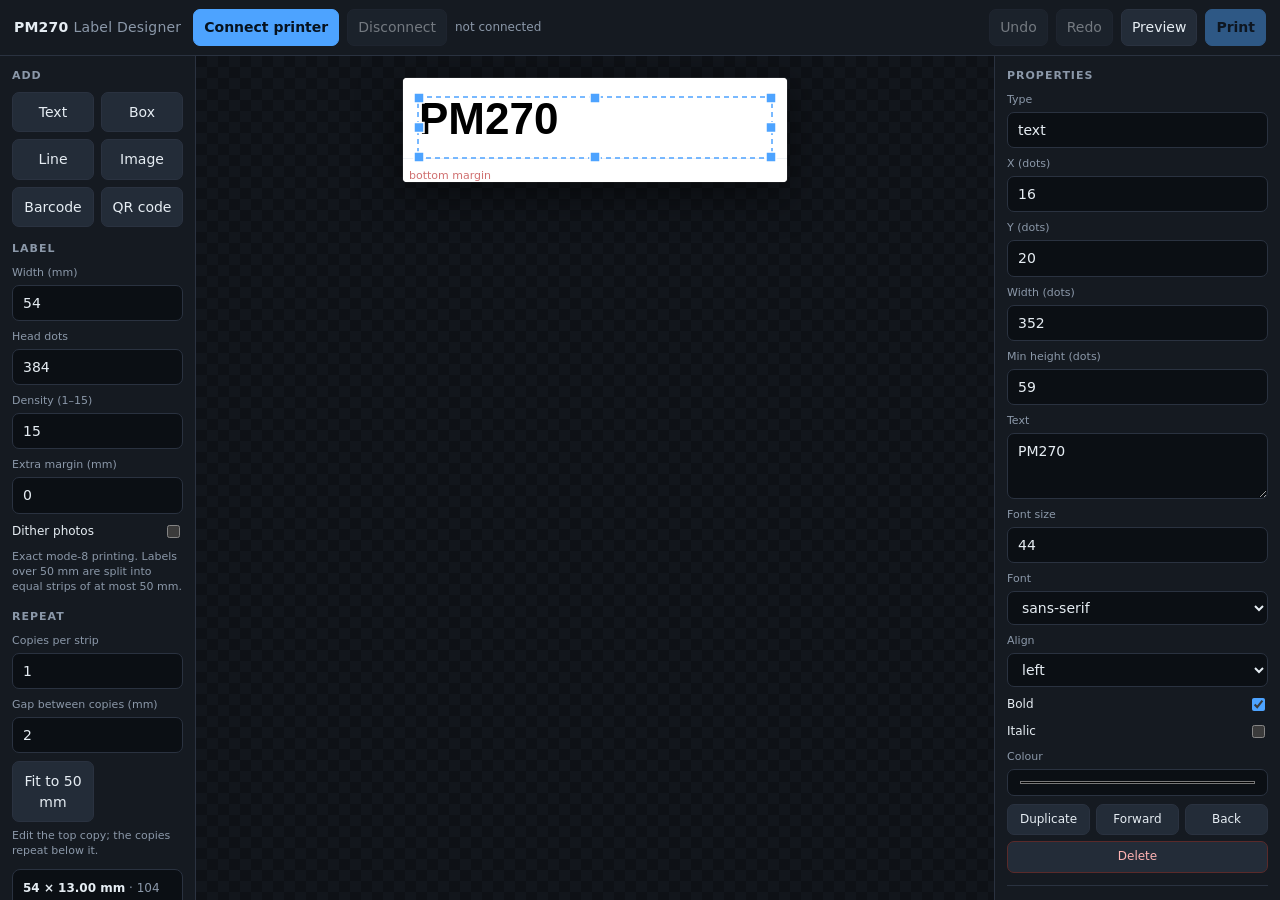
==== web/designer.html @ aa7a179d "Standalone PM270 label designer + Python API" ====
<!doctype html>
<html lang="en">
<head>
<meta charset="utf-8">
<meta name="viewport" content="width=device-width,initial-scale=1">
<title>PM270 Label Designer</title>
<link rel="stylesheet" href="designer.css?v=3">
</head>
<body>

<header>
  <div class="brand">PM270 <span>Label Designer</span></div>
  <div class="conn">
    <button id="connect" class="primary">Connect printer</button>
    <button id="disconnect" disabled>Disconnect</button>
    <span id="connState" class="state">not connected</span>
  </div>
  <div class="acts">
    <button id="undo" title="Ctrl+Z">Undo</button>
    <button id="redo" title="Ctrl+Shift+Z">Redo</button>
    <button id="previewBtn">Preview</button>
    <button id="print" class="primary" disabled>Print</button>
  </div>
</header>

<main>
  <aside class="tools">
    <h3>Add</h3>
    <div class="toolGrid">
      <button data-add="text">Text</button>
      <button data-add="rect">Box</button>
      <button data-add="line">Line</button>
      <button data-add="image">Image</button>
      <button data-add="barcode">Barcode</button>
      <button data-add="qr">QR code</button>
    </div>

    <h3>Label</h3>
    <div class="field"><label>Width (mm)</label><input id="widthMm" type="number" value="54" min="10" max="54" step="1"></div>
    <div class="field"><label>Head dots</label><input id="headDots" type="number" value="384" min="8" max="384" step="8"></div>
    <div class="field"><label>Density (1–15)</label><input id="density" type="number" value="15" min="1" max="15"></div>
    <div class="field"><label>Extra margin (mm)</label><input id="marginMm" type="number" value="0" min="0" max="80" step="1"></div>
    <div class="field row"><label for="dither">Dither photos</label><input id="dither" type="checkbox"></div>
    <div class="hint">Exact mode-8 printing. Labels over 50 mm are split into equal strips of at most 50 mm.</div>

    <h3>Repeat</h3>
    <div class="field"><label>Copies per strip</label><input id="repeat" type="number" value="1" min="1" max="50"></div>
    <div class="field"><label>Gap between copies (mm)</label><input id="gapMm" type="number" value="2" min="0" max="50"></div>
    <div class="toolGrid"><button id="fit50">Fit to 50 mm</button></div>
    <div class="hint">Edit the top copy; the copies repeat below it.</div>

    <div id="sizeReadout" class="readout">—</div>
    <div class="hint" id="wsHint"></div>

    <div class="hr"></div>
    <div class="toolGrid">
      <button id="clear">Clear</button>
      <button id="saveTpl">Save</button>
      <button id="loadTpl">Load</button>
      <button id="showAll">Show all ports</button>
    </div>
    <div class="hint">Pair the PM270 in your OS Bluetooth settings first. Web Serial needs Chrome/Edge 117+ or Chrome Android 138+ on HTTPS or localhost.</div>
  </aside>

  <section class="stage" id="stage">
    <div class="canvasBox" id="canvasBox">
      <canvas id="editor"></canvas>
    </div>
  </section>

  <aside class="inspector">
    <h3>Properties</h3>
    <div id="props" class="props"><div class="empty">Select an object on the canvas.</div></div>
    <div class="hr"></div>
    <h3>Layers</h3>
    <div id="layers" class="layers"></div>
  </aside>
</main>

<input id="imageFile" type="file" accept="image/*" hidden>
<div id="previewModal" class="modal hidden">
  <div class="modalBox">
    <div class="modalHead"><b>Print preview</b><button id="closePreview">Close</button></div>
    <canvas id="previewCanvas"></canvas>
    <div id="previewInfo" class="hint" style="white-space:pre-wrap"></div>
  </div>
</div>
<div id="toast"></div>

<script src="vendor/JsBarcode.all.min.js"></script>
<script src="vendor/qrcode.min.js"></script>
<script src="designer.js?v=3"></script>
</body>
</html>
---- web/designer.css ----
:root {
  color-scheme: dark;
  --bg: #0e1116;
  --panel: #151a21;
  --panel2: #1b222b;
  --line: #2a3240;
  --fg: #e6edf3;
  --muted: #8b98a9;
  --accent: #4da3ff;
  --accent2: #1f6feb;
  --ok: #3fb950;
  --err: #f85149;
  --warn: #d29922;
}

* { box-sizing: border-box; }
html, body { height: 100%; }
body {
  margin: 0;
  font: 14px/1.45 system-ui, -apple-system, Segoe UI, sans-serif;
  background: var(--bg);
  color: var(--fg);
  overflow: hidden;
}

button, input, select, textarea {
  font: inherit;
  color: var(--fg);
  background: #0b0f14;
  border: 1px solid var(--line);
  border-radius: 7px;
  padding: 7px 10px;
}
button { background: #232c38; cursor: pointer; }
button:hover:not(:disabled) { border-color: var(--accent); }
button.primary { background: var(--accent); color: #06121f; border-color: var(--accent); font-weight: 650; }
button.danger { color: #ffb3b3; border-color: #5a2a2a; }
button:disabled { opacity: .45; cursor: not-allowed; }
input[type=checkbox] { width: auto; accent-color: var(--accent); }

header {
  height: 56px;
  display: flex;
  align-items: center;
  gap: 12px;
  padding: 0 14px;
  background: var(--panel);
  border-bottom: 1px solid var(--line);
  position: relative;
  z-index: 5;
}
.brand { font-weight: 750; white-space: nowrap; letter-spacing: .2px; }
.brand span { color: var(--muted); font-weight: 400; }
.conn { display: flex; align-items: center; gap: 8px; flex: 1; min-width: 0; }
.conn .state { color: var(--muted); font-size: 12px; white-space: nowrap; overflow: hidden; text-overflow: ellipsis; }
.conn .state.on { color: var(--ok); }
.acts { display: flex; gap: 8px; }

main {
  display: grid;
  grid-template-columns: 196px minmax(0, 1fr) 286px;
  height: calc(100vh - 56px);
}
aside {
  overflow: auto;
  padding: 12px;
  background: var(--panel);
  border-right: 1px solid var(--line);
}
aside.inspector { border-right: 0; border-left: 1px solid var(--line); }
aside h3 {
  margin: 14px 0 8px;
  font-size: 11px;
  font-weight: 650;
  letter-spacing: .09em;
  text-transform: uppercase;
  color: var(--muted);
}
aside h3:first-child { margin-top: 0; }

.toolGrid { display: grid; grid-template-columns: 1fr 1fr; gap: 7px; }
.toolGrid button { padding: 9px 6px; }
.field { display: flex; flex-direction: column; gap: 4px; margin-bottom: 8px; }
.field label { font-size: 11px; color: var(--muted); }
.field input, .field select, .field textarea { width: 100%; }
.field textarea { min-height: 66px; resize: vertical; }
.field.row { flex-direction: row; align-items: center; justify-content: space-between; }
.field.row label { font-size: 12px; color: var(--fg); }
.field.row input { width: auto; }

.readout {
  margin-top: 10px;
  padding: 9px 10px;
  border: 1px solid var(--line);
  border-radius: 8px;
  background: #0b0f14;
  font-size: 12px;
  color: var(--muted);
  line-height: 1.5;
}
.readout b { color: var(--fg); }

.stage {
  overflow: auto;
  padding: 22px;
  display: flex;
  justify-content: center;
  align-items: flex-start;
  background:
    linear-gradient(45deg, #12161c 25%, transparent 25%),
    linear-gradient(-45deg, #12161c 25%, transparent 25%),
    linear-gradient(45deg, transparent 75%, #12161c 75%),
    linear-gradient(-45deg, transparent 75%, #12161c 75%);
  background-size: 22px 22px;
  background-position: 0 0, 0 11px, 11px -11px, -11px 0;
}
.canvasBox {
  width: min(100%, 384px);
  background: #fff;
  border-radius: 4px;
  box-shadow: 0 10px 40px rgba(0,0,0,.55), 0 0 0 1px rgba(255,255,255,.08);
  overflow: hidden;
  flex: 0 0 auto;
}
canvas#editor {
  display: block;
  width: 100%;
  height: auto;
  touch-action: none;
  cursor: default;
  image-rendering: auto;
}

.props { min-height: 80px; }
.props .empty { color: var(--muted); font-size: 13px; }
.btnRow { display: flex; gap: 6px; flex-wrap: wrap; margin: 8px 0 4px; }
.btnRow button { flex: 1; padding: 6px 8px; font-size: 12px; }

.layers { display: flex; flex-direction: column; gap: 4px; }
.layer {
  display: flex;
  align-items: center;
  gap: 7px;
  padding: 7px 8px;
  border: 1px solid var(--line);
  border-radius: 7px;
  background: #10151b;
  cursor: pointer;
  font-size: 12px;
}
.layer.sel { border-color: var(--accent); background: #142235; }
.layer .ltype { color: var(--muted); font-size: 10px; text-transform: uppercase; width: 38px; flex: 0 0 auto; }
.layer .lname { flex: 1; overflow: hidden; text-overflow: ellipsis; white-space: nowrap; }
.layer .lbtns { display: flex; gap: 2px; }
.layer .lbtns button { padding: 1px 5px; font-size: 11px; border-radius: 4px; background: transparent; }
.layer .lbtns button:hover { background: #232c38; }

#toast {
  position: fixed;
  left: 50%;
  bottom: 22px;
  transform: translateX(-50%);
  background: #232c38;
  border: 1px solid var(--line);
  padding: 10px 16px;
  border-radius: 99px;
  box-shadow: 0 8px 30px rgba(0,0,0,.5);
  opacity: 0;
  transition: opacity .18s;
  pointer-events: none;
  z-index: 50;
  max-width: 90vw;
  text-align: center;
}
#toast.show { opacity: 1; }

.modal {
  position: fixed;
  inset: 0;
  background: rgba(0,0,0,.72);
  display: flex;
  align-items: center;
  justify-content: center;
  padding: 20px;
  z-index: 100;
}
.modal.hidden { display: none; }
.modalBox {
  background: var(--panel);
  border: 1px solid var(--line);
  border-radius: 12px;
  padding: 14px;
  width: 100%;
  max-width: 560px;
  max-height: 90vh;
  overflow: auto;
}
.modalHead {
  display: flex;
  align-items: center;
  justify-content: space-between;
  margin-bottom: 10px;
}
#previewCanvas {
  display: block;
  background: #fff;
  width: 100%;
  max-width: 384px;
  height: auto;
  margin: 0 auto;
  border-radius: 4px;
}

.hint { font-size: 11px; color: var(--muted); line-height: 1.4; margin: 6px 0; }
.hint.warn { color: var(--warn); }
.hint.err { color: var(--err); }
.hr { height: 1px; background: var(--line); margin: 12px 0; }

@media (max-width: 980px) {
  body { overflow: auto; }
  header { height: auto; min-height: 56px; flex-wrap: wrap; padding: 10px 12px; }
  .conn { order: 3; flex-basis: 100%; flex-wrap: wrap; }
  main { display: block; height: auto; }
  aside { border: 0; border-bottom: 1px solid var(--line); max-height: none; }
  aside.inspector { border-top: 1px solid var(--line); border-left: 0; }
  .stage { padding: 12px; min-height: 45vh; }
  .canvasBox { width: 100%; }
  .toolGrid { grid-template-columns: repeat(3, 1fr); }
}
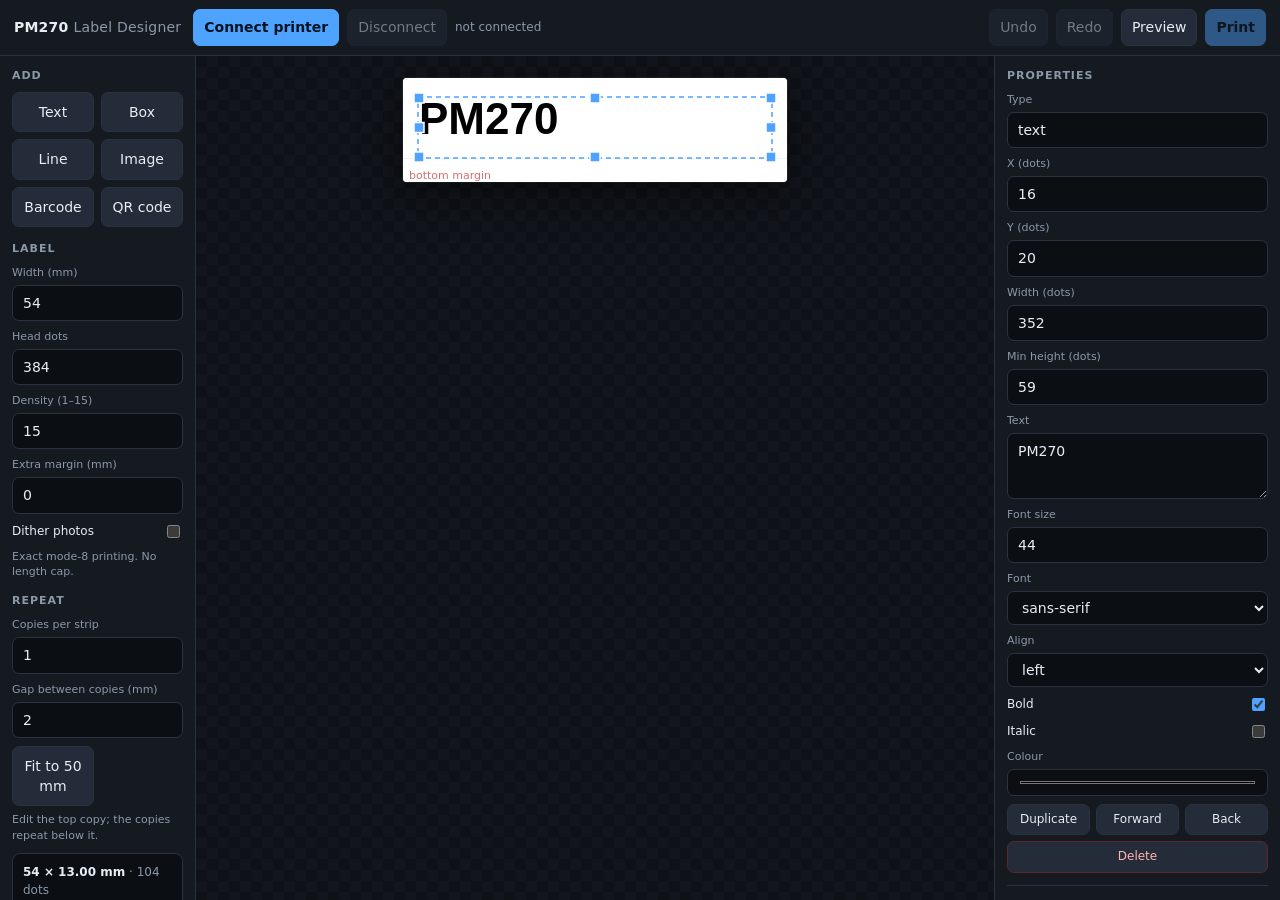
==== commit b976e5f5: "Uncap exact mode: single job at any length" ====
--- a/web/designer.html
+++ b/web/designer.html
@@ -4,7 +4,7 @@
 <meta charset="utf-8">
 <meta name="viewport" content="width=device-width,initial-scale=1">
 <title>PM270 Label Designer</title>
-<link rel="stylesheet" href="designer.css?v=3">
+<link rel="stylesheet" href="designer.css?v=5">
 </head>
 <body>
 
@@ -41,7 +41,7 @@
     <div class="field"><label>Density (1–15)</label><input id="density" type="number" value="15" min="1" max="15"></div>
     <div class="field"><label>Extra margin (mm)</label><input id="marginMm" type="number" value="0" min="0" max="80" step="1"></div>
     <div class="field row"><label for="dither">Dither photos</label><input id="dither" type="checkbox"></div>
-    <div class="hint">Exact mode-8 printing. Labels over 50 mm are split into equal strips of at most 50 mm.</div>
+    <div class="hint">Exact mode-8 printing. No length cap.</div>
 
     <h3>Repeat</h3>
     <div class="field"><label>Copies per strip</label><input id="repeat" type="number" value="1" min="1" max="50"></div>
@@ -89,6 +89,6 @@
 
 <script src="vendor/JsBarcode.all.min.js"></script>
 <script src="vendor/qrcode.min.js"></script>
-<script src="designer.js?v=3"></script>
+<script src="designer.js?v=5"></script>
 </body>
 </html>
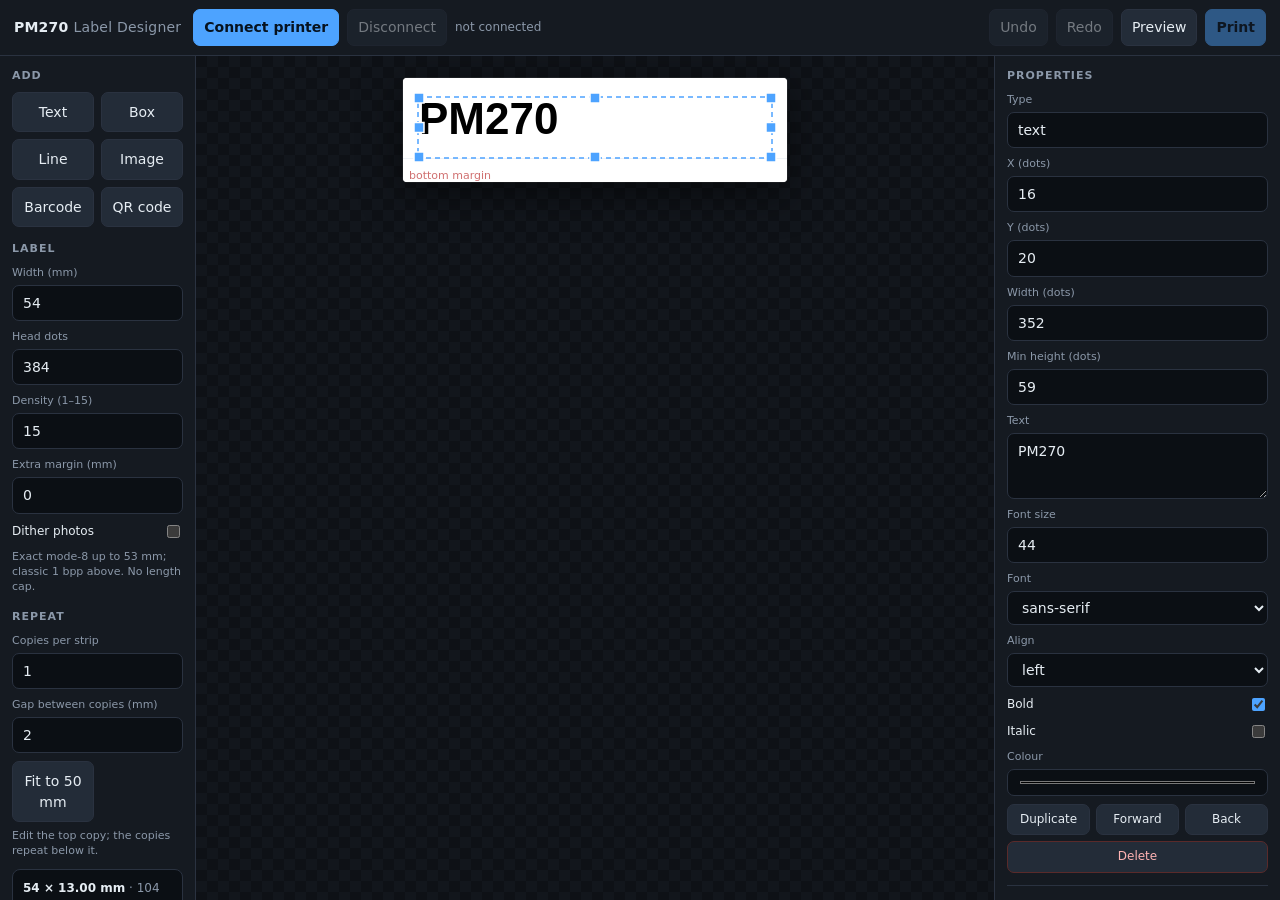
==== commit 60ed92bf: "Restore classic 1bpp path for labels over 53 mm" ====
--- a/web/designer.html
+++ b/web/designer.html
@@ -4,7 +4,7 @@
 <meta charset="utf-8">
 <meta name="viewport" content="width=device-width,initial-scale=1">
 <title>PM270 Label Designer</title>
-<link rel="stylesheet" href="designer.css?v=5">
+<link rel="stylesheet" href="designer.css?v=6">
 </head>
 <body>
 
@@ -41,7 +41,7 @@
     <div class="field"><label>Density (1–15)</label><input id="density" type="number" value="15" min="1" max="15"></div>
     <div class="field"><label>Extra margin (mm)</label><input id="marginMm" type="number" value="0" min="0" max="80" step="1"></div>
     <div class="field row"><label for="dither">Dither photos</label><input id="dither" type="checkbox"></div>
-    <div class="hint">Exact mode-8 printing. No length cap.</div>
+    <div class="hint">Exact mode-8 up to 53 mm; classic 1 bpp above. No length cap.</div>
 
     <h3>Repeat</h3>
     <div class="field"><label>Copies per strip</label><input id="repeat" type="number" value="1" min="1" max="50"></div>
@@ -89,6 +89,6 @@
 
 <script src="vendor/JsBarcode.all.min.js"></script>
 <script src="vendor/qrcode.min.js"></script>
-<script src="designer.js?v=5"></script>
+<script src="designer.js?v=6"></script>
 </body>
 </html>
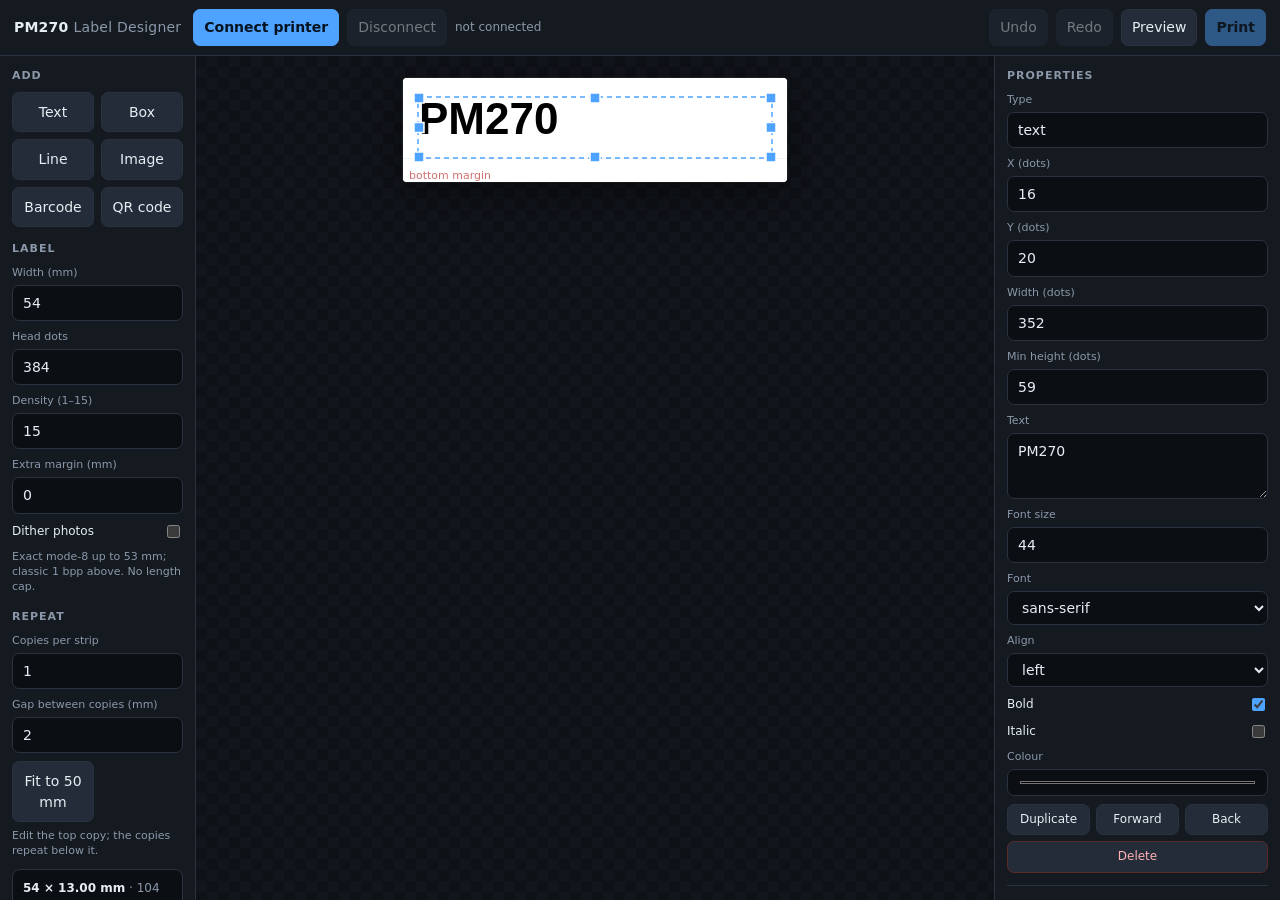
==== commit a6b43a4f: "Keep classic long path byte-identical" ====
--- a/web/designer.html
+++ b/web/designer.html
@@ -4,7 +4,7 @@
 <meta charset="utf-8">
 <meta name="viewport" content="width=device-width,initial-scale=1">
 <title>PM270 Label Designer</title>
-<link rel="stylesheet" href="designer.css?v=6">
+<link rel="stylesheet" href="designer.css?v=7">
 </head>
 <body>
 
@@ -89,6 +89,6 @@
 
 <script src="vendor/JsBarcode.all.min.js"></script>
 <script src="vendor/qrcode.min.js"></script>
-<script src="designer.js?v=6"></script>
+<script src="designer.js?v=7"></script>
 </body>
 </html>
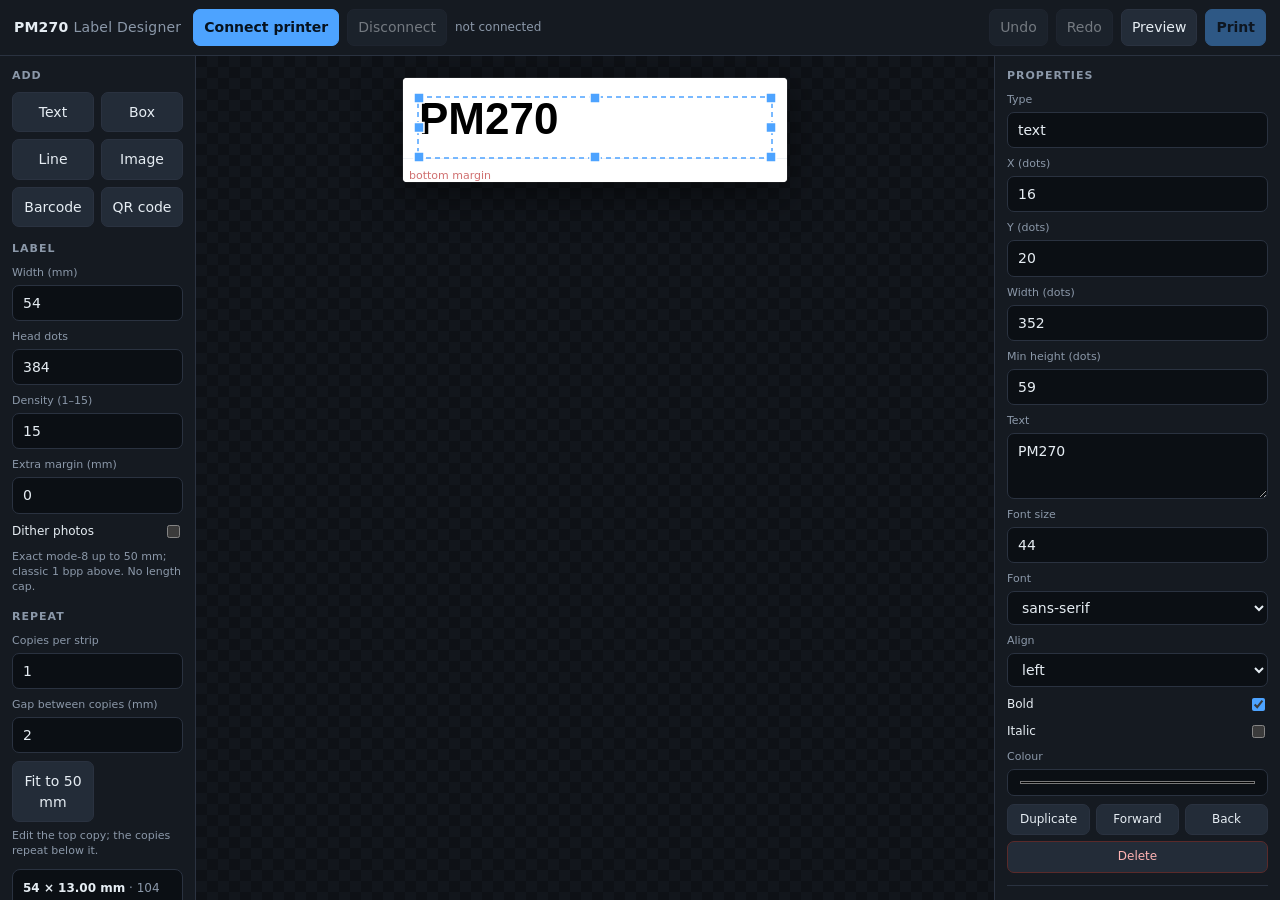
==== commit d9aa4605: "Use classic 1bpp for labels over 50 mm" ====
--- a/web/designer.html
+++ b/web/designer.html
@@ -4,7 +4,7 @@
 <meta charset="utf-8">
 <meta name="viewport" content="width=device-width,initial-scale=1">
 <title>PM270 Label Designer</title>
-<link rel="stylesheet" href="designer.css?v=7">
+<link rel="stylesheet" href="designer.css?v=8">
 </head>
 <body>
 
@@ -41,7 +41,7 @@
     <div class="field"><label>Density (1–15)</label><input id="density" type="number" value="15" min="1" max="15"></div>
     <div class="field"><label>Extra margin (mm)</label><input id="marginMm" type="number" value="0" min="0" max="80" step="1"></div>
     <div class="field row"><label for="dither">Dither photos</label><input id="dither" type="checkbox"></div>
-    <div class="hint">Exact mode-8 up to 53 mm; classic 1 bpp above. No length cap.</div>
+    <div class="hint">Exact mode-8 up to 50 mm; classic 1 bpp above. No length cap.</div>
 
     <h3>Repeat</h3>
     <div class="field"><label>Copies per strip</label><input id="repeat" type="number" value="1" min="1" max="50"></div>
@@ -89,6 +89,6 @@
 
 <script src="vendor/JsBarcode.all.min.js"></script>
 <script src="vendor/qrcode.min.js"></script>
-<script src="designer.js?v=7"></script>
+<script src="designer.js?v=8"></script>
 </body>
 </html>
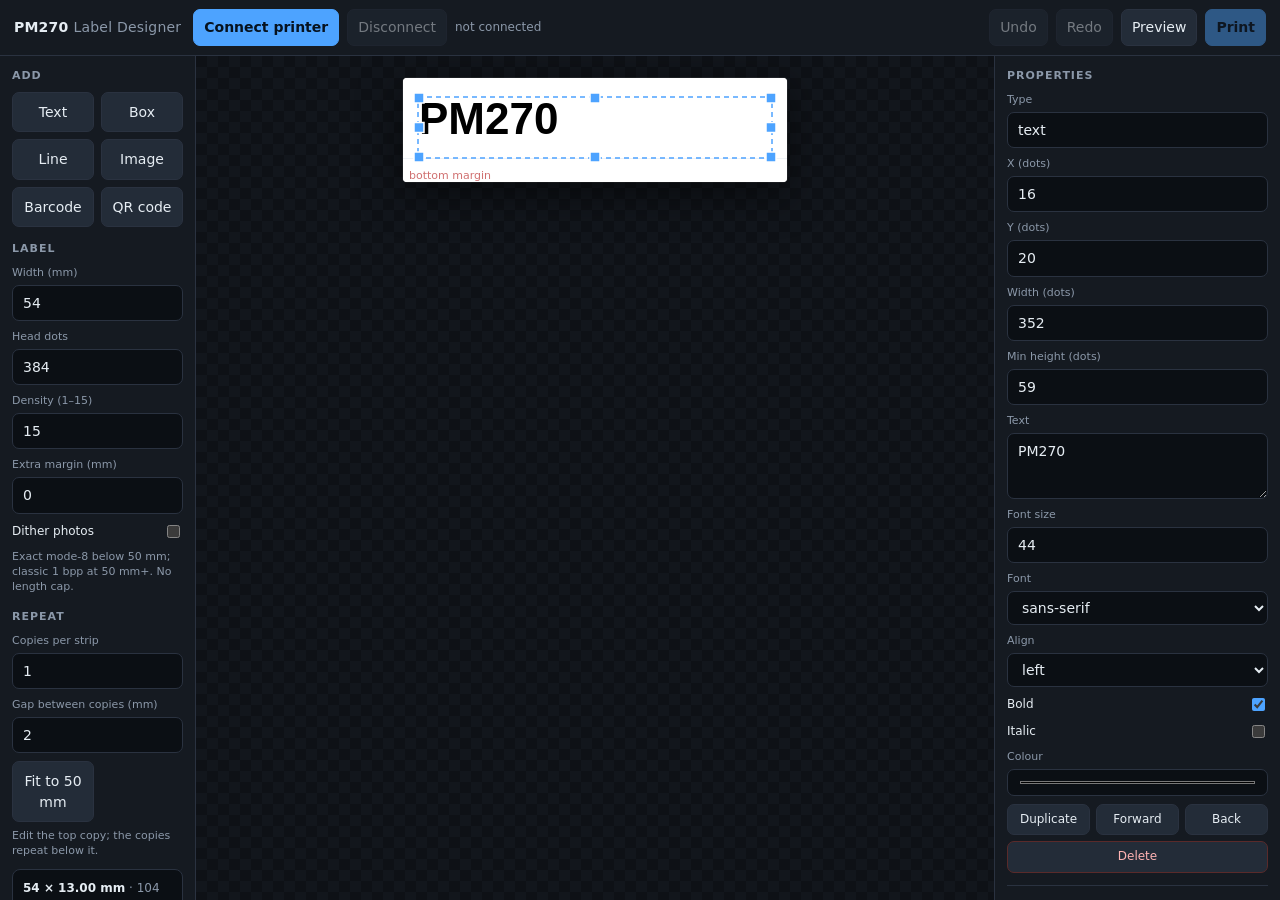
==== commit 4dbbedd1: "Keep 50 mm+ on original classic path; exact only below 50 mm" ====
--- a/web/designer.html
+++ b/web/designer.html
@@ -4,7 +4,7 @@
 <meta charset="utf-8">
 <meta name="viewport" content="width=device-width,initial-scale=1">
 <title>PM270 Label Designer</title>
-<link rel="stylesheet" href="designer.css?v=8">
+<link rel="stylesheet" href="designer.css?v=9">
 </head>
 <body>
 
@@ -41,7 +41,7 @@
     <div class="field"><label>Density (1–15)</label><input id="density" type="number" value="15" min="1" max="15"></div>
     <div class="field"><label>Extra margin (mm)</label><input id="marginMm" type="number" value="0" min="0" max="80" step="1"></div>
     <div class="field row"><label for="dither">Dither photos</label><input id="dither" type="checkbox"></div>
-    <div class="hint">Exact mode-8 up to 50 mm; classic 1 bpp above. No length cap.</div>
+    <div class="hint">Exact mode-8 below 50 mm; classic 1 bpp at 50 mm+. No length cap.</div>
 
     <h3>Repeat</h3>
     <div class="field"><label>Copies per strip</label><input id="repeat" type="number" value="1" min="1" max="50"></div>
@@ -89,6 +89,6 @@
 
 <script src="vendor/JsBarcode.all.min.js"></script>
 <script src="vendor/qrcode.min.js"></script>
-<script src="designer.js?v=8"></script>
+<script src="designer.js?v=9"></script>
 </body>
 </html>
